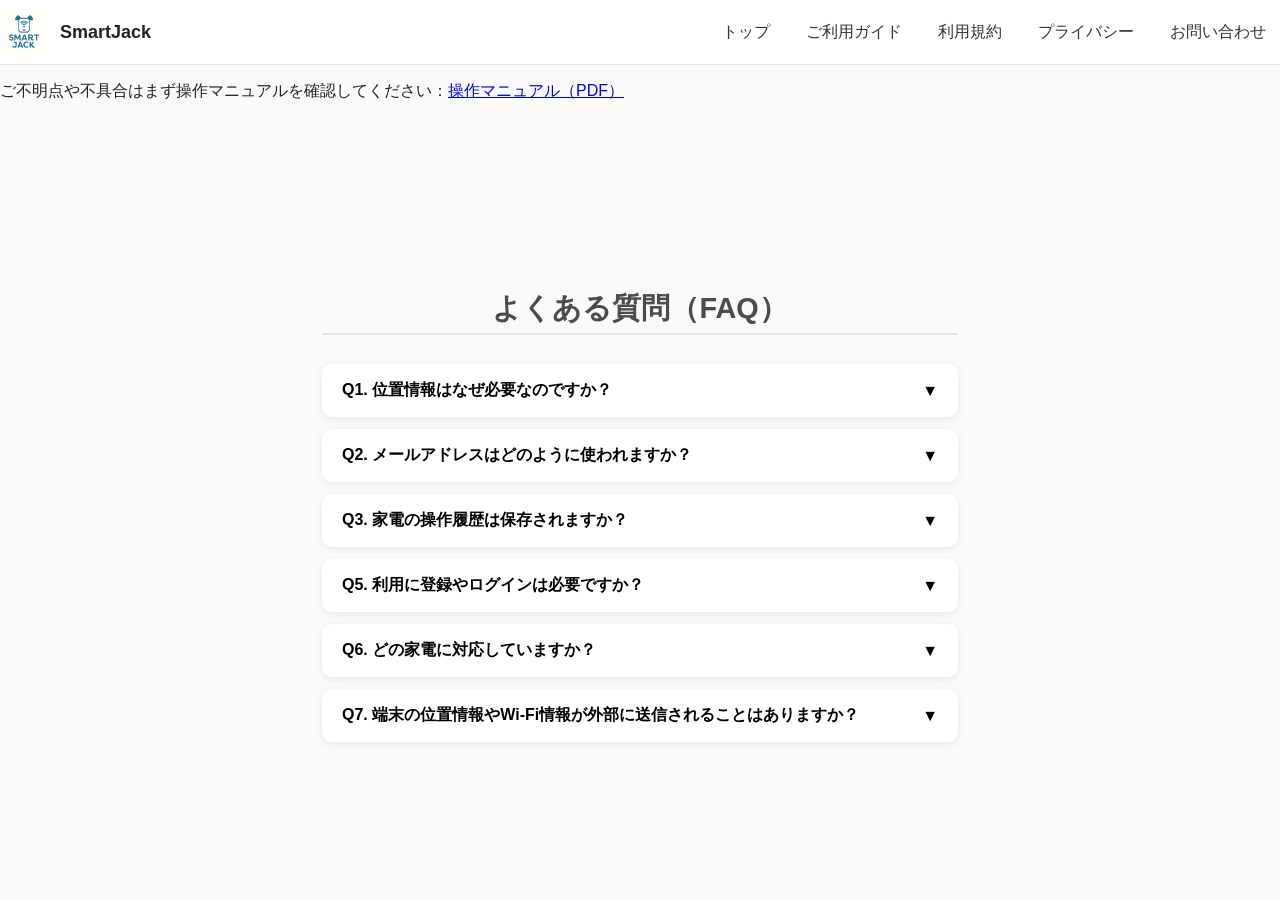
==== guide.html @ d8f09055 "一旦の統合" ====
<!doctype html>
<html lang="ja">

<head>
  <meta charset="utf-8">
  <link rel="stylesheet" href="style.css">
  <title>ご利用ガイド</title>
</head>

<body>
  <div id="header"></div>
  <h1>お問い合わせ</h1>
  <p>ご不明点や不具合はまず操作マニュアルを確認してください：<a href="操作マニュアル.pdf">操作マニュアル（PDF）</a></p>

  <main id="faq">
    <!--動画とテキスト入れる-->
    <h2>よくある質問（FAQ）</h2>

    <div class="faq-item">
      <button class="faq-question">Q1. 位置情報はなぜ必要なのですか？</button>
      <div class="faq-answer">
        <p>スマートリモコンの位置情報は、自宅や外出先などの場所を判断し、自動操作（例：自宅に近づいたらエアコンをON）などに利用されます。位置情報はサーバーに保存されません。</p>
      </div>
    </div>

    <div class="faq-item">
      <button class="faq-question">Q2. メールアドレスはどのように使われますか？</button>
      <div class="faq-answer">
        <p>お問い合わせ対応のためのみ利用します。広告・通知などには一切使用いたしません。</p>
      </div>
    </div>

    <div class="faq-item">
      <button class="faq-question">Q3. 家電の操作履歴は保存されますか？</button>
      <div class="faq-answer">
        <p>アプリ内での操作履歴は端末内に一時的に保存されますが、開発者や第三者に送信されることはありません。</p>
      </div>
    </div>

    <div class="faq-item">
      <button class="faq-question">Q5. 利用に登録やログインは必要ですか？</button>
      <div class="faq-answer">
        <p>本アプリを利用するには、ユーザー登録とログインが必要です。登録いただくことで、外出先からのリモコン操作や個人設定の保存などが可能になります。</p>
      </div>
    </div>

    <div class="faq-item">
      <button class="faq-question">Q6. どの家電に対応していますか？</button>
      <div class="faq-answer">
        <p>一般的な赤外線リモコンに対応する家電（テレビ・エアコン・照明など）でご利用いただけます。機種によっては一部動作しない場合があります。</p>
      </div>
    </div>

    <div class="faq-item">
      <button class="faq-question">Q7. 端末の位置情報やWi-Fi情報が外部に送信されることはありますか？</button>
      <div class="faq-answer">
        <p>いいえ。本アプリはユーザーの位置情報・Wi-Fi情報を外部に送信することはありません。</p>
      </div>
    </div>
  </main>
  <div id="footer"></div>

  <script>
    async function loadHTML(id, file) {
      try {
        const response = await fetch(file);
        if (!response.ok) throw new Error('読み込み失敗: ' + file);
        const html = await response.text();
        document.getElementById(id).innerHTML = html;
      } catch (err) {
        console.error(err);
      }
    }
    loadHTML('header', 'header.html');
    loadHTML('footer', 'footer.html');

    const faqItems = document.querySelectorAll('.faq-item');
    faqItems.forEach(item => {
      const button = item.querySelector('.faq-question');
      button.addEventListener('click', () => {
        item.classList.toggle('active');
      });
    });
  </script>
</body>

</html>
---- style.css ----
/* ベース設定 */
body {
  margin: 0;
  font-family: "Noto Sans JP", sans-serif;
  background-color: #fafafa;
  color: #222;
  line-height: 1.7;
}

main {
  width: 100%;
  padding: 2rem 2rem;
  padding-top: 120px;
  box-sizing: border-box;
}

section {
  max-width: 900px;
  margin: 0 auto 4rem;
}

/* 見出し調整 */
h1,
h2,
h3 {
  color: #111;
  line-height: 1.4;
}

h1 {
  font-size: 2.4rem;
  margin-bottom: 1.5rem;
}

h2 {
  font-size: 1.8rem;
  border-bottom: 2px solid #e5e5e5;
  padding-bottom: 0.3rem;
  margin-top: 3rem;
}

.feature {
  display: flex;
  align-items: center;
  gap: 2rem;
}

.feature img {
  width: 300px;
  height: auto;
  border-radius: 12px;
}

/* スマホ対応 */
@media (max-width: 768px) {
  main {
    padding: 1rem;
  }

  .feature {
    flex-direction: column;
    text-align: center;
  }

  .feature img {
    width: 90%;
  }
}

.header {
  position: fixed;
  top: 0;
  left: 0;
  width: 100%;
  background: transparent;
  color: #fff;
  display: flex;
  justify-content: space-between;
  align-items: center;
  padding: 0.5rem 0.2rem;
  box-sizing: border-box;
  z-index: 10;
}

  .hero-impge {
    width: 100%;
    height: 400px;
    /* スマホの高さ */
    overflow: hidden;
    /* 切り抜く用 */
  }

  .hero-impge img {
    width: 100%;
    height: 100%;
    object-fit: cover;
    /* 必須！ */
    object-position: center;
    display: block;
  }

  @media screen and (min-width: 768px) {
    .hero-impge {
      height: 600px;
      /* PCで薄く */
    }
  }

/* 画像、ヘッダーの下 */
/* スマホ（デフォルト） */

.logo img {
  height: 90px;
  /* 好みに合わせて調整 */
  width: auto;
  display: block;
}

/*メニュー初期状態*/
.menu {
  display: none;
  position: absolute;
  top: 100%;
  right: 0;
  background: rgba(255, 255, 255, 0.8);
  width: 100vw;
  text-align: center;
  padding: 1rem 0.2rem;
  box-sizing: border-box;
}

.menu ul {
  list-style: none;
  margin: 0;
  padding: 0;
}

.menu li {
  margin: 0.5rem 0;
}

.menu a {
  color: #454343;
  text-shadow:
    1px 1px 0 #fff,
    -1px 1px 0 #fff,
    1px -1px 0 #fff,
    -1px -1px 0 #fff;
  text-decoration: none;
}

/*ハンバーガーボタン*/
.menu-icon {
  font-size: 1.8rem;
  cursor: pointer;
  user-select: none;
}

.menu-toggle {
  display: none;
}

/* チェックが入ったらメニューを表示 */
.menu-toggle:checked+.menu-icon+.menu {
  display: block;
}

/*PC*/
@media screen and (min-width: 768px) {

  .menu {
    display: block;
    position: static;
    width: auto;
    background: transparent;
  }

  .menu ul {
    display: flex;
    gap: 1.5rem;
  }

  .menu-toggle,
  .menu-icon {
    display: none;
  }

  .menu-toggle:checked+.menu-icon+.menu a:hover {
    color: #00ffff;
    transition: 0.3s;
  }
}

/*ダウンロード画像*/
.download-container {
  max-width: 800px;
  margin: 0 auto;
  padding: 0 20px;
}

.download-image {
  width: 350px;
  height: auto;
  transition: transform 0.2s;
}

.download-image:hover {
  transform: scale(1.05);
}

/*スマホ用調整*/
@media screen and (max-width: 600px) {
  .download-buttons {
    flex-direction: column;
  }

  .download-image {
    width: 90%;
    max-width: 700px;
  }
}

.card {
  display: flex;
  /* 横並びも縦並びも自由 */
  flex-direction: column;
  /* スマホは縦並び */
  background: rgba(7, 255, 243, 0.114);
  border-radius: 16px;
  overflow: hidden;
  color: #000;
  text-align: center;
  width: 90%;
  max-width: 1400px;
  margin: 2rem auto;
}

.card img {
  width: 100%;
  height: auto;
}

.card-text {
  padding: 1rem;
}

/* PCでは横並び＋逆順 */
@media screen and (min-width: 768px) {
  .card {
    flex-direction: row-reverse;
    /* 画像右、テキスト左 */
    height: auto;
  }

  .card img {
    width: 50%;
    height: auto;
    object-fit: cover;
  }

  .card-text {
    flex: 1;
    padding: 2rem;
  }
}

/* 横スクロールカード */
.card-gallery {
  display: flex;
  gap: 0.5rem;
  overflow-x: auto;
  padding: 1rem;

  max-width: 800px;
  margin: 0 auto;
}

.card-gallery::-webkit-scrollbar {
  height: 8px;
}

.card-gallery::-webkit-scrollbar-thumb {
  background-color: rgba(0, 0, 0, 0.3);
  border-radius: 4px;
}

.gallery-card {
  flex: 0 0 auto;
  /* 横幅固定で縮まない */
  width: 250px;
  background: rgba(255, 255, 255, 0.1);
  border-radius: 12px;
  overflow: hidden;
  text-align: center;
  padding: 0.6rem;
  scroll-snap-align: start;
}

.gallery-card img {
  width: 100%;
  height: auto;
  object-fit: cover;
  border-radius: 5px;
  margin-bottom: 0.2rem;
}

.gallery-card h4 {
  margin: 0.3rem 0 0.2rem;
  font-size: 1.1rem;
}

.gallery-card p {
  font-size: 1rem;
  color: #333;
}

.home-card {
  display: grid;
  grid-template-columns: 1fr;
  gap: 1rem;
  padding: 1rem;

  max-width: 800px;
  margin: 0 auto;
}

.home-card img {
  width: 100%;
  max-width: 800px;
  max-height: 500px;
  aspect-ratio: 3/4;
  object-fit: cover;
  border-radius: 5px;
  margin-bottom: 0;
}


@media (min-width: 768px) {
  .gallery {
    grid-template-columns: repeat(2, 1fr);
  }
}

/* もっと広い画面は3列 */
@media (min-width: 1100px) {
  .gallery {
    grid-template-columns: repeat(3, 1fr);
  }
}



/*Q&A*/
#faq {
  max-width: 700px;
  margin: 0 auto;
}

#faq h2 {
  font-size: 1.8em;
  text-align: center;
  margin-bottom: 1em;
  color: #4b4b4b;
}

.faq-item {
  margin-bottom: 12px;
  border-radius: 10px;
  box-shadow: 0 2px 8px rgba(0, 0, 0, 0.08);
  overflow: hidden;
}

.faq-question {
  width: 100%;
  text-align: left;
  background: #fff;
  border: none;
  padding: 16px 20px;
  font-size: 1em;
  font-weight: 600;
  cursor: pointer;
  display: flex;
  justify-content: space-between;
  align-items: center;
  transition: background 0.2s;
}

.faq-question:hover {
  background: #7bb7d5;
}

.faq-question::after {
  content: "▼";
  transition: transform 0.3s;
}

.faq-item.active .faq-question::after {
  transform: rotate(180deg);
}

.faq-answer {
  max-height: 0;
  overflow: hidden;
  background: #fafafa;
  transition: max-height 0.35s ease;
  padding: 0 20px;
  line-height: 1.6;
}

.faq-item.active .faq-answer {
  max-height: 500px;
  padding: 12px 20px;
}

/*お問い合わせ*/
h1 {
  text-align: center;
  font-size: 1.6rem;
  margin-bottom: 1.5rem;
  color: #555;
}

form {
  display: flex;
  flex-direction: column;
}

label {
  margin-bottom: 0.4rem;
  font-weight: 600;
  color: #444;
}

input,
textarea {
  font-size: 1rem;
  padding: 0.7rem 1rem;
  border: 1px solid #ccc;
  border-radius: 0.6rem;
  outline: none;
  margin-bottom: 1.2rem;
  transition: border-color 0.3s, box-shadow 0.3s;
}

input:focus,
textarea:focus {
  border-color: #7bb7d5;
  box-shadow: 0 0 4px rgba(215, 180, 243, 0.5);
}

textarea {
  resize: vertical;
}

button {
  background-color: #7bb7d5;
  color: #000;
  border: none;
  padding: 0.8rem;
  font-size: 1rem;
  border-radius: 0.6rem;
  cursor: pointer;
  transition: background-color 0.2s, transform 0.1s;
}

button:hover {
  background-color: #7bb7d5;
  transform: translateY(-1px);
}

button:active {
  background-color: #7bb7d5;
  transform: translateY(1px);
}

footer {
  text-align: center;
  font-size: 0.85rem;
  color: #777;
  margin: 2rem 0;
}

.file-dropzone {
  border: 2px dashed #ccc;
  padding: 2rem;
  text-align: center;
  cursor: pointer;
  border-radius: 12px;
  margin-bottom: 1rem;
  transition: background-color 0.3s;
}

.file-dropzone.dragover {
  background-color: #f0f8ff;
}

.file-list {
  display: flex;
  flex-wrap: wrap;
  gap: 1rem;
}

.file-item {
  position: relative;
  display: flex;
  flex-direction: column;
  align-items: center;
}

.file-item img {
  width: 100px;
  height: 100px;
  object-fit: cover;
  border-radius: 8px;
}

.file-item button {
  position: absolute;
  top: -8px;
  right: -8px;
  background: none;
  /* 背景なし */
  color: red;
  border: none;
  font-size: 1.2rem;
  cursor: pointer;
  padding: 0;
  line-height: 1;
}
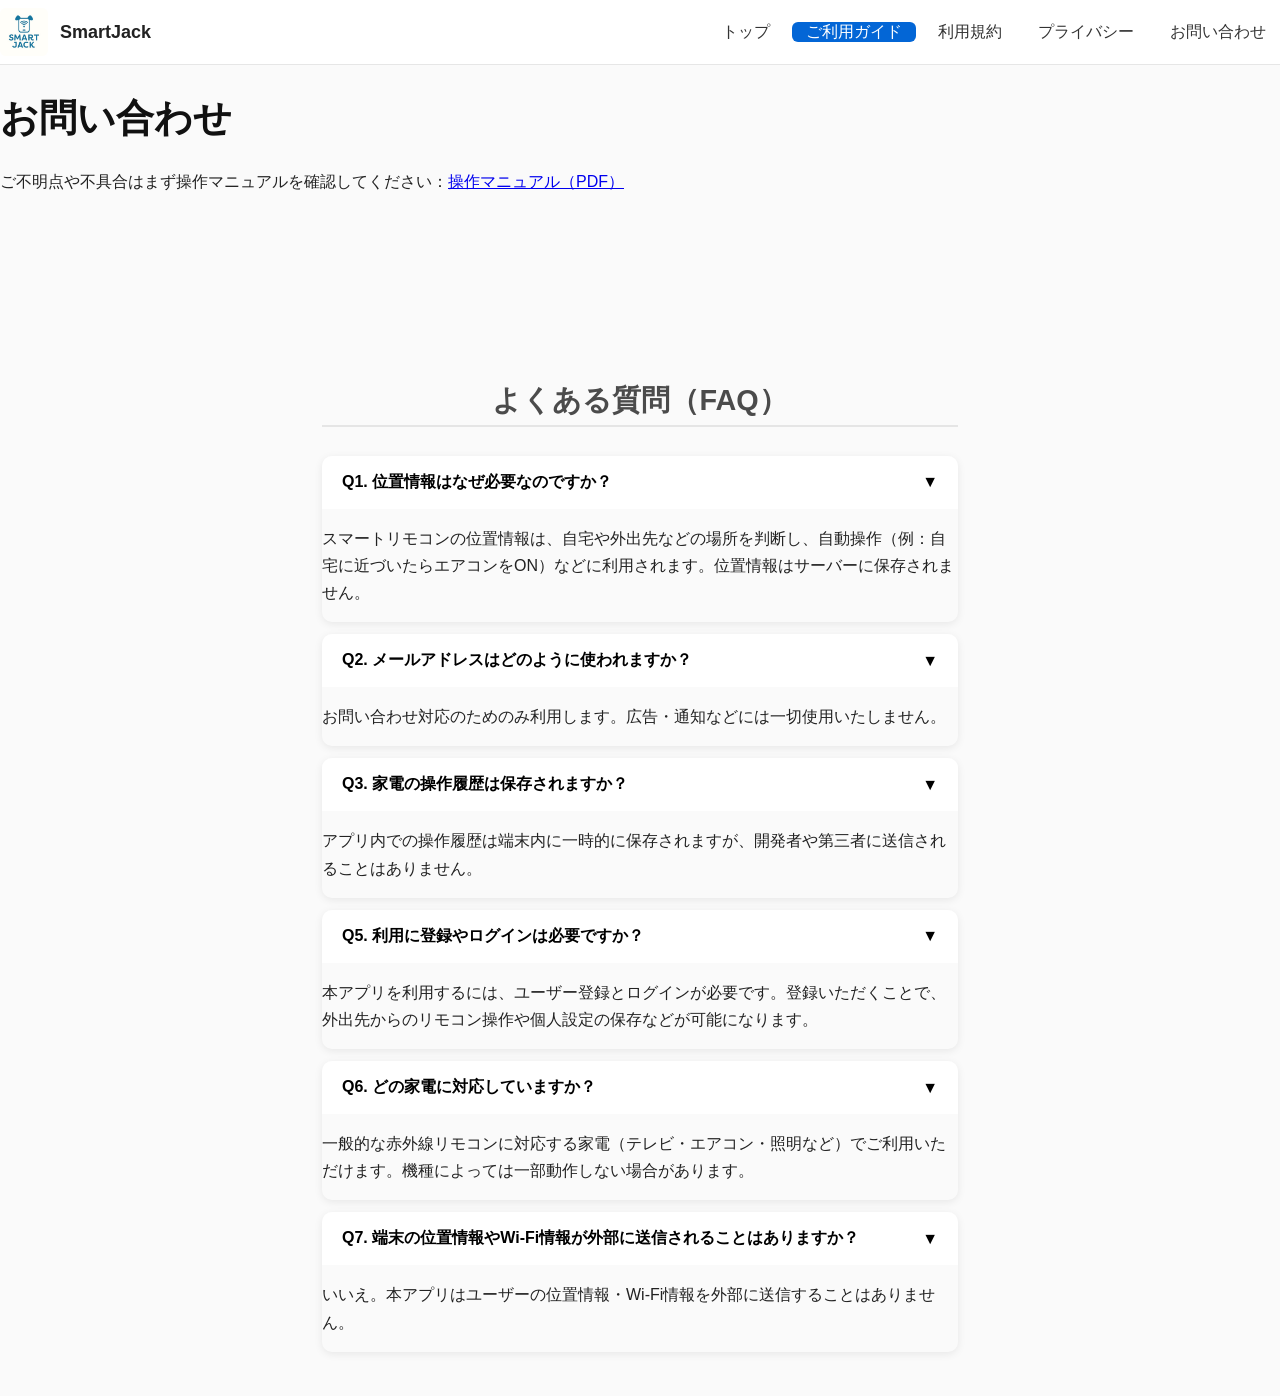
==== commit 7449942e: "ヘッダーの重なり修正" ====
--- a/guide.html
+++ b/guide.html
@@ -3,12 +3,11 @@
 
 <head>
   <meta charset="utf-8">
-  <link rel="stylesheet" href="style.css">
   <title>ご利用ガイド</title>
 </head>
 
 <body>
-  <div id="header"></div>
+  <div id="site-header-placeholder"></div>
   <h1>お問い合わせ</h1>
   <p>ご不明点や不具合はまず操作マニュアルを確認してください：<a href="操作マニュアル.pdf">操作マニュアル（PDF）</a></p>
 
@@ -61,26 +60,51 @@
   <div id="footer"></div>
 
   <script>
-    async function loadHTML(id, file) {
-      try {
-        const response = await fetch(file);
-        if (!response.ok) throw new Error('読み込み失敗: ' + file);
-        const html = await response.text();
-        document.getElementById(id).innerHTML = html;
-      } catch (err) {
-        console.error(err);
-      }
-    }
-    loadHTML('header', 'header.html');
-    loadHTML('footer', 'footer.html');
+    (function(){
+      // header を読み込み、ヘッダー高さ分の余白を body に追加
+      fetch('header.html').then(r=>r.text()).then(html=>{
+        const placeholder = document.getElementById('site-header-placeholder');
+        placeholder.innerHTML = html;
+        const tabs = document.querySelectorAll('.top-tabs .tab');
+        const path = location.pathname.split('/').pop() || 'guide.html';
+        tabs.forEach(a=>{ if(a.getAttribute('href')===path) a.classList.add('active'); });
 
-    const faqItems = document.querySelectorAll('.faq-item');
-    faqItems.forEach(item => {
-      const button = item.querySelector('.faq-question');
-      button.addEventListener('click', () => {
-        item.classList.toggle('active');
+        const btn = document.getElementById('menu-toggle');
+        const nav = document.getElementById('nav-menu');
+        if(btn && nav){
+          btn.addEventListener('click', ()=>{
+            const expanded = btn.getAttribute('aria-expanded') === 'true';
+            btn.setAttribute('aria-expanded', String(!expanded));
+            btn.setAttribute('aria-label', expanded ? 'メニューを開く' : 'メニューを閉じる');
+            nav.classList.toggle('show');
+          });
+          document.addEventListener('click', (e)=>{
+            if(nav.classList.contains('show')){
+              const inside = nav.contains(e.target) || btn.contains(e.target);
+              if(!inside){ nav.classList.remove('show'); btn.setAttribute('aria-expanded','false'); btn.setAttribute('aria-label','メニューを開く'); }
+            }
+          });
+        }
+
+        (function(){
+          const header = placeholder.querySelector('.site-header');
+          function applyPadding(){ if(header){ document.body.style.paddingTop = header.offsetHeight + 'px'; } }
+          applyPadding();
+          window.addEventListener('resize', applyPadding);
+        })();
+
+      }).catch(e=>console.error(e));
+
+      // FAQ トグル
+      const faqItems = document.querySelectorAll('.faq-item');
+      faqItems.forEach(item => {
+        const button = item.querySelector('.faq-question');
+        button.addEventListener('click', () => {
+          item.classList.toggle('active');
+        });
       });
-    });
+
+    })();
   </script>
 </body>
 
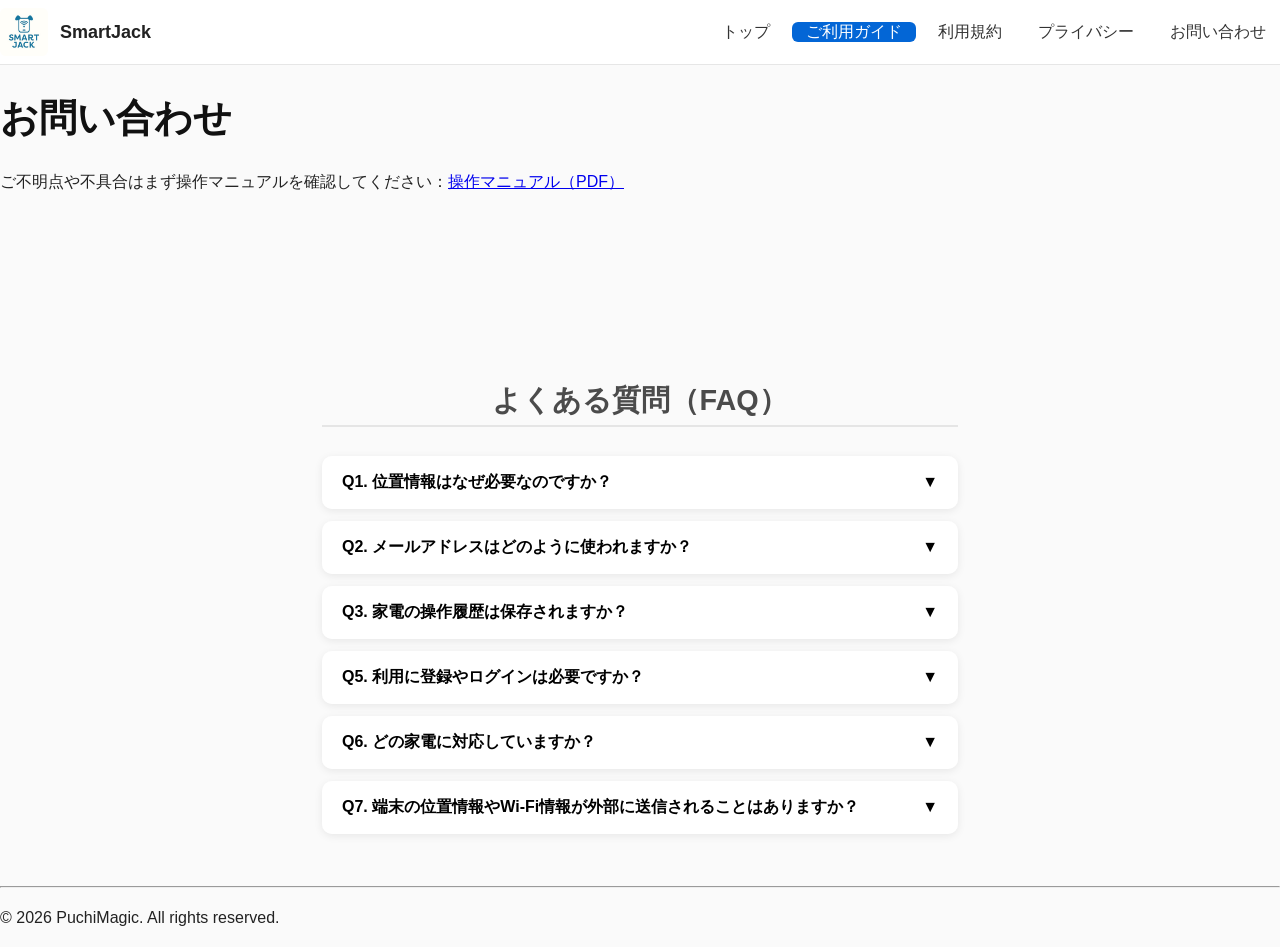
==== commit 0f5312ef: "© 2026 PuchiMagic.これを追加" ====
--- a/guide.html
+++ b/guide.html
@@ -58,6 +58,8 @@
     </div>
   </main>
   <div id="footer"></div>
+  <hr>
+  <p>© 2026 PuchiMagic. All rights reserved.</p>
 
   <script>
     (function(){
@@ -99,8 +101,11 @@
       const faqItems = document.querySelectorAll('.faq-item');
       faqItems.forEach(item => {
         const button = item.querySelector('.faq-question');
+        if (!button) return;
+        button.setAttribute('aria-expanded', 'false');
         button.addEventListener('click', () => {
-          item.classList.toggle('active');
+          const active = item.classList.toggle('active');
+          button.setAttribute('aria-expanded', String(active));
         });
       });
 
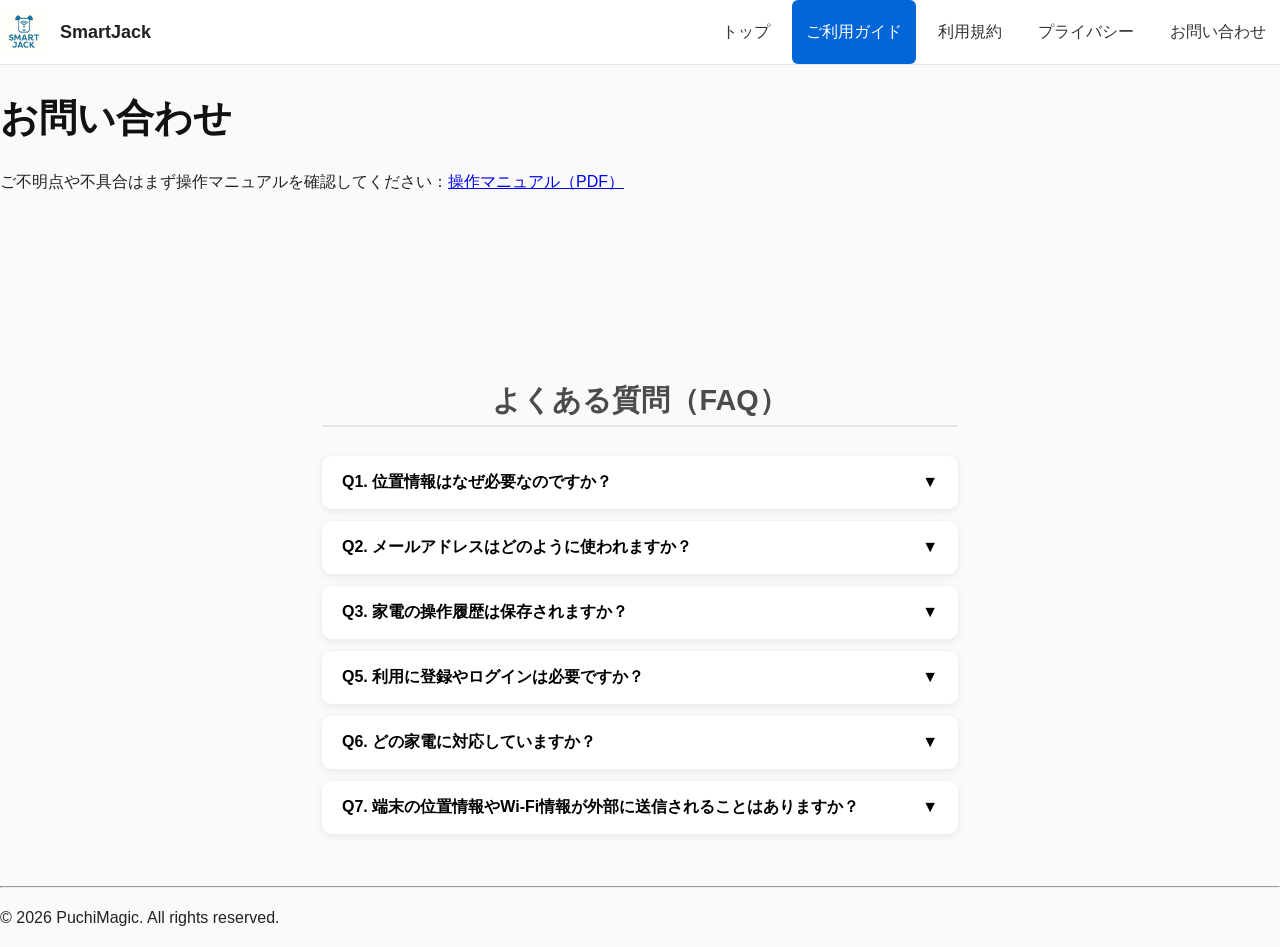
==== commit 971e8b95: "コード整形" ====
--- a/guide.html
+++ b/guide.html
@@ -1,116 +1,156 @@
 <!doctype html>
 <html lang="ja">
+  <head>
+    <meta charset="utf-8" />
+    <title>ご利用ガイド</title>
+  </head>
 
-<head>
-  <meta charset="utf-8">
-  <title>ご利用ガイド</title>
-</head>
+  <body>
+    <div id="site-header-placeholder"></div>
+    <h1>お問い合わせ</h1>
+    <p>
+      ご不明点や不具合はまず操作マニュアルを確認してください：<a
+        href="操作マニュアル.pdf"
+        >操作マニュアル（PDF）</a
+      >
+    </p>
 
-<body>
-  <div id="site-header-placeholder"></div>
-  <h1>お問い合わせ</h1>
-  <p>ご不明点や不具合はまず操作マニュアルを確認してください：<a href="操作マニュアル.pdf">操作マニュアル（PDF）</a></p>
+    <main id="faq">
+      <!--動画とテキスト入れる-->
+      <h2>よくある質問（FAQ）</h2>
 
-  <main id="faq">
-    <!--動画とテキスト入れる-->
-    <h2>よくある質問（FAQ）</h2>
+      <div class="faq-item">
+        <button class="faq-question">Q1. 位置情報はなぜ必要なのですか？</button>
+        <div class="faq-answer">
+          <p>
+            スマートリモコンの位置情報は、自宅や外出先などの場所を判断し、自動操作（例：自宅に近づいたらエアコンをON）などに利用されます。位置情報はサーバーに保存されません。
+          </p>
+        </div>
+      </div>
 
-    <div class="faq-item">
-      <button class="faq-question">Q1. 位置情報はなぜ必要なのですか？</button>
-      <div class="faq-answer">
-        <p>スマートリモコンの位置情報は、自宅や外出先などの場所を判断し、自動操作（例：自宅に近づいたらエアコンをON）などに利用されます。位置情報はサーバーに保存されません。</p>
+      <div class="faq-item">
+        <button class="faq-question">
+          Q2. メールアドレスはどのように使われますか？
+        </button>
+        <div class="faq-answer">
+          <p>
+            お問い合わせ対応のためのみ利用します。広告・通知などには一切使用いたしません。
+          </p>
+        </div>
       </div>
-    </div>
 
-    <div class="faq-item">
-      <button class="faq-question">Q2. メールアドレスはどのように使われますか？</button>
-      <div class="faq-answer">
-        <p>お問い合わせ対応のためのみ利用します。広告・通知などには一切使用いたしません。</p>
+      <div class="faq-item">
+        <button class="faq-question">
+          Q3. 家電の操作履歴は保存されますか？
+        </button>
+        <div class="faq-answer">
+          <p>
+            アプリ内での操作履歴は端末内に一時的に保存されますが、開発者や第三者に送信されることはありません。
+          </p>
+        </div>
       </div>
-    </div>
 
-    <div class="faq-item">
-      <button class="faq-question">Q3. 家電の操作履歴は保存されますか？</button>
-      <div class="faq-answer">
-        <p>アプリ内での操作履歴は端末内に一時的に保存されますが、開発者や第三者に送信されることはありません。</p>
+      <div class="faq-item">
+        <button class="faq-question">
+          Q5. 利用に登録やログインは必要ですか？
+        </button>
+        <div class="faq-answer">
+          <p>
+            本アプリを利用するには、ユーザー登録とログインが必要です。登録いただくことで、外出先からのリモコン操作や個人設定の保存などが可能になります。
+          </p>
+        </div>
       </div>
-    </div>
 
-    <div class="faq-item">
-      <button class="faq-question">Q5. 利用に登録やログインは必要ですか？</button>
-      <div class="faq-answer">
-        <p>本アプリを利用するには、ユーザー登録とログインが必要です。登録いただくことで、外出先からのリモコン操作や個人設定の保存などが可能になります。</p>
+      <div class="faq-item">
+        <button class="faq-question">Q6. どの家電に対応していますか？</button>
+        <div class="faq-answer">
+          <p>
+            一般的な赤外線リモコンに対応する家電（テレビ・エアコン・照明など）でご利用いただけます。機種によっては一部動作しない場合があります。
+          </p>
+        </div>
       </div>
-    </div>
 
-    <div class="faq-item">
-      <button class="faq-question">Q6. どの家電に対応していますか？</button>
-      <div class="faq-answer">
-        <p>一般的な赤外線リモコンに対応する家電（テレビ・エアコン・照明など）でご利用いただけます。機種によっては一部動作しない場合があります。</p>
+      <div class="faq-item">
+        <button class="faq-question">
+          Q7. 端末の位置情報やWi-Fi情報が外部に送信されることはありますか？
+        </button>
+        <div class="faq-answer">
+          <p>
+            いいえ。本アプリはユーザーの位置情報・Wi-Fi情報を外部に送信することはありません。
+          </p>
+        </div>
       </div>
-    </div>
+    </main>
+    <div id="footer"></div>
+    <hr />
+    <p>© 2026 PuchiMagic. All rights reserved.</p>
 
-    <div class="faq-item">
-      <button class="faq-question">Q7. 端末の位置情報やWi-Fi情報が外部に送信されることはありますか？</button>
-      <div class="faq-answer">
-        <p>いいえ。本アプリはユーザーの位置情報・Wi-Fi情報を外部に送信することはありません。</p>
-      </div>
-    </div>
-  </main>
-  <div id="footer"></div>
-  <hr>
-  <p>© 2026 PuchiMagic. All rights reserved.</p>
+    <script>
+      (function () {
+        // header を読み込み、ヘッダー高さ分の余白を body に追加
+        fetch("header.html")
+          .then((r) => r.text())
+          .then((html) => {
+            const placeholder = document.getElementById(
+              "site-header-placeholder",
+            );
+            placeholder.innerHTML = html;
+            const tabs = document.querySelectorAll(".top-tabs .tab");
+            const path = location.pathname.split("/").pop() || "guide.html";
+            tabs.forEach((a) => {
+              if (a.getAttribute("href") === path) a.classList.add("active");
+            });
 
-  <script>
-    (function(){
-      // header を読み込み、ヘッダー高さ分の余白を body に追加
-      fetch('header.html').then(r=>r.text()).then(html=>{
-        const placeholder = document.getElementById('site-header-placeholder');
-        placeholder.innerHTML = html;
-        const tabs = document.querySelectorAll('.top-tabs .tab');
-        const path = location.pathname.split('/').pop() || 'guide.html';
-        tabs.forEach(a=>{ if(a.getAttribute('href')===path) a.classList.add('active'); });
+            const btn = document.getElementById("menu-toggle");
+            const nav = document.getElementById("nav-menu");
+            if (btn && nav) {
+              btn.addEventListener("click", () => {
+                const expanded = btn.getAttribute("aria-expanded") === "true";
+                btn.setAttribute("aria-expanded", String(!expanded));
+                btn.setAttribute(
+                  "aria-label",
+                  expanded ? "メニューを開く" : "メニューを閉じる",
+                );
+                nav.classList.toggle("show");
+              });
+              document.addEventListener("click", (e) => {
+                if (nav.classList.contains("show")) {
+                  const inside =
+                    nav.contains(e.target) || btn.contains(e.target);
+                  if (!inside) {
+                    nav.classList.remove("show");
+                    btn.setAttribute("aria-expanded", "false");
+                    btn.setAttribute("aria-label", "メニューを開く");
+                  }
+                }
+              });
+            }
 
-        const btn = document.getElementById('menu-toggle');
-        const nav = document.getElementById('nav-menu');
-        if(btn && nav){
-          btn.addEventListener('click', ()=>{
-            const expanded = btn.getAttribute('aria-expanded') === 'true';
-            btn.setAttribute('aria-expanded', String(!expanded));
-            btn.setAttribute('aria-label', expanded ? 'メニューを開く' : 'メニューを閉じる');
-            nav.classList.toggle('show');
+            (function () {
+              const header = placeholder.querySelector(".site-header");
+              function applyPadding() {
+                if (header) {
+                  document.body.style.paddingTop = header.offsetHeight + "px";
+                }
+              }
+              applyPadding();
+              window.addEventListener("resize", applyPadding);
+            })();
+          })
+          .catch((e) => console.error(e));
+
+        // FAQ トグル
+        const faqItems = document.querySelectorAll(".faq-item");
+        faqItems.forEach((item) => {
+          const button = item.querySelector(".faq-question");
+          if (!button) return;
+          button.setAttribute("aria-expanded", "false");
+          button.addEventListener("click", () => {
+            const active = item.classList.toggle("active");
+            button.setAttribute("aria-expanded", String(active));
           });
-          document.addEventListener('click', (e)=>{
-            if(nav.classList.contains('show')){
-              const inside = nav.contains(e.target) || btn.contains(e.target);
-              if(!inside){ nav.classList.remove('show'); btn.setAttribute('aria-expanded','false'); btn.setAttribute('aria-label','メニューを開く'); }
-            }
-          });
-        }
-
-        (function(){
-          const header = placeholder.querySelector('.site-header');
-          function applyPadding(){ if(header){ document.body.style.paddingTop = header.offsetHeight + 'px'; } }
-          applyPadding();
-          window.addEventListener('resize', applyPadding);
-        })();
-
-      }).catch(e=>console.error(e));
-
-      // FAQ トグル
-      const faqItems = document.querySelectorAll('.faq-item');
-      faqItems.forEach(item => {
-        const button = item.querySelector('.faq-question');
-        if (!button) return;
-        button.setAttribute('aria-expanded', 'false');
-        button.addEventListener('click', () => {
-          const active = item.classList.toggle('active');
-          button.setAttribute('aria-expanded', String(active));
         });
-      });
-
-    })();
-  </script>
-</body>
-
+      })();
+    </script>
+  </body>
 </html>
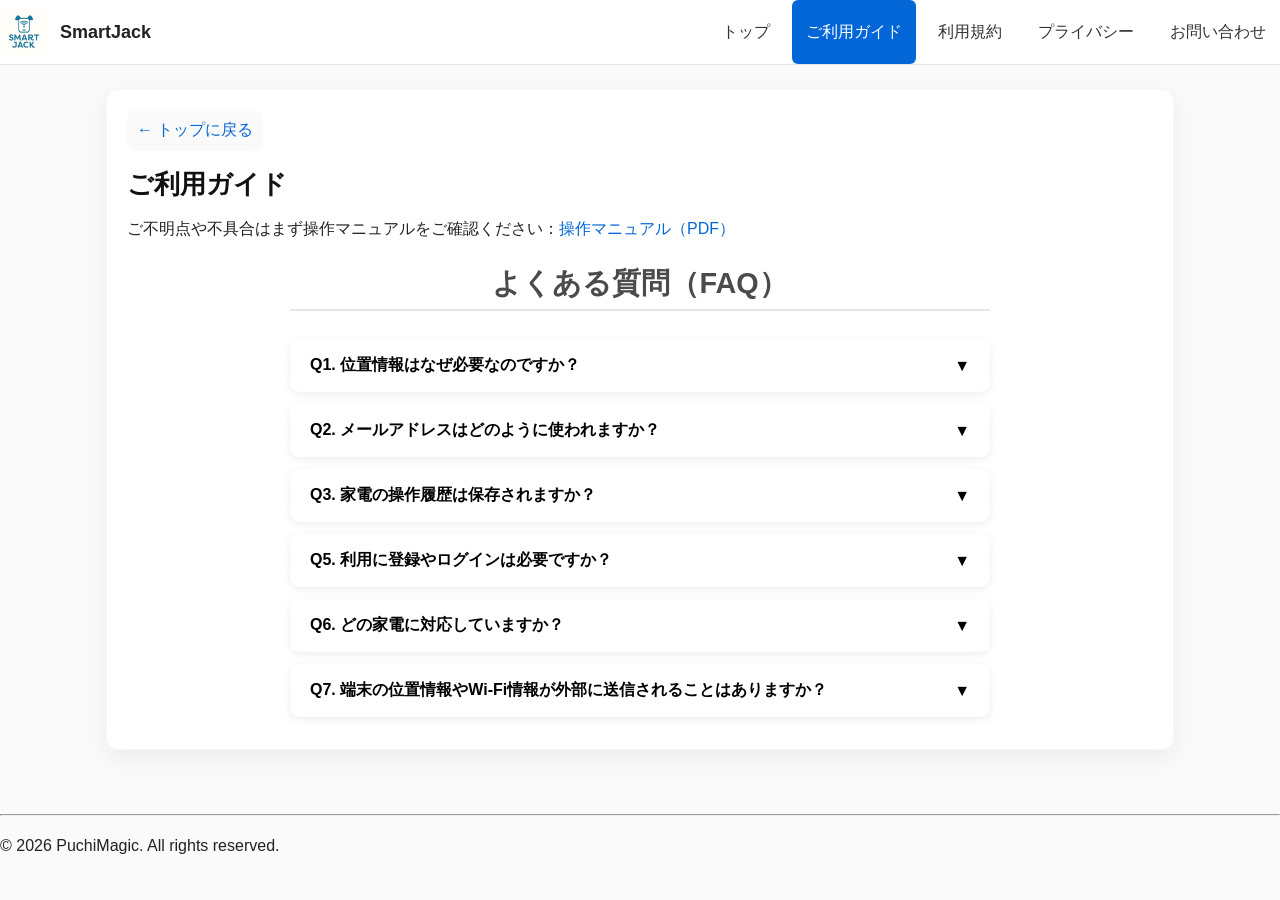
==== commit 218f49a1: "UIの統一化" ====
--- a/guide.html
+++ b/guide.html
@@ -7,15 +7,13 @@
 
   <body>
     <div id="site-header-placeholder"></div>
-    <h1>お問い合わせ</h1>
-    <p>
-      ご不明点や不具合はまず操作マニュアルを確認してください：<a
-        href="操作マニュアル.pdf"
-        >操作マニュアル（PDF）</a
-      >
-    </p>
+    <main class="doc-container">
+      <div class="content-card prose">
+        <div class="page-actions"><a class="back-link" href="index.html">← トップに戻る</a></div>
+        <h1>ご利用ガイド</h1>
+        <p>ご不明点や不具合はまず操作マニュアルをご確認ください：<a href="操作マニュアル.pdf">操作マニュアル（PDF）</a></p>
 
-    <main id="faq">
+        <section id="faq">
       <!--動画とテキスト入れる-->
       <h2>よくある質問（FAQ）</h2>
 
@@ -79,6 +77,8 @@
             いいえ。本アプリはユーザーの位置情報・Wi-Fi情報を外部に送信することはありません。
           </p>
         </div>
+      </div>
+        </section>
       </div>
     </main>
     <div id="footer"></div>
